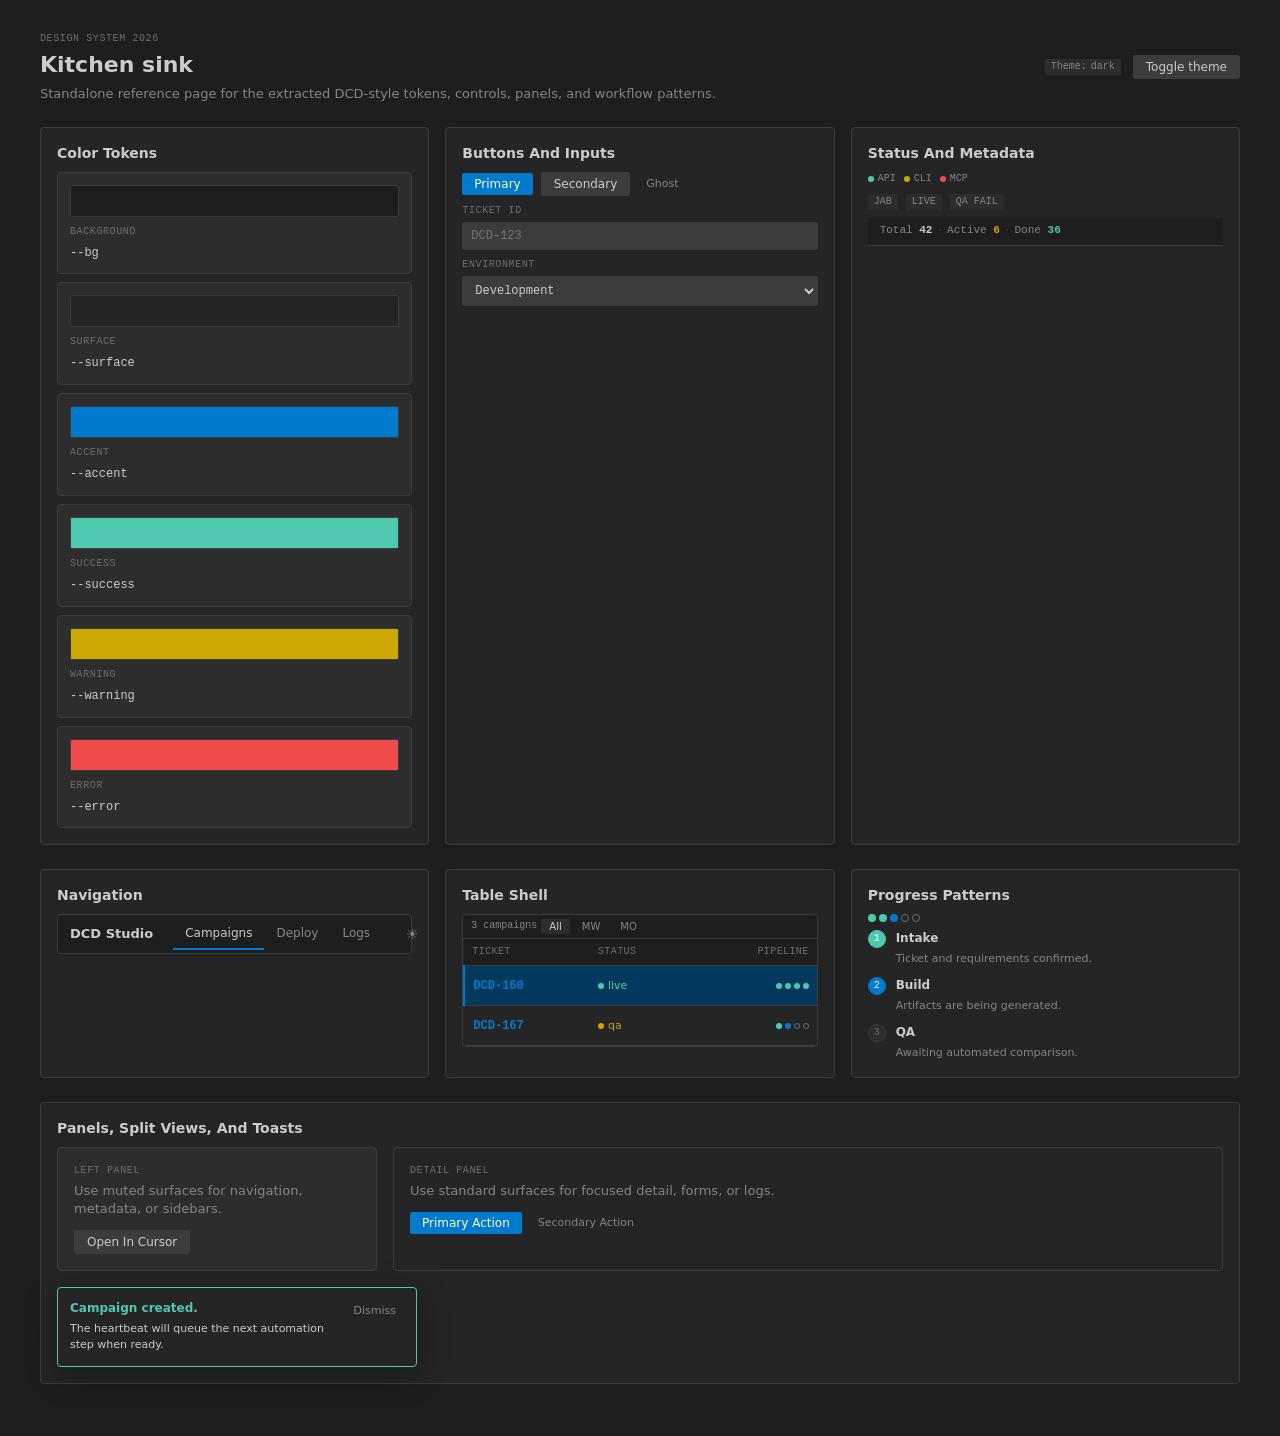
==== kitchen-sink.html @ 4ad83a2f "Initial commit" ====
<!DOCTYPE html>
<html lang="en">
<head>
<meta charset="UTF-8">
<meta name="viewport" content="width=device-width, initial-scale=1.0">
<title>Design System 2026 Kitchen Sink</title>
<link rel="stylesheet" href="./tokens.css">
<link rel="stylesheet" href="./components.css">
<style>
body {
  padding: 32px;
}

.catalog {
  max-width: 1200px;
  margin: 0 auto;
}

.catalog-header {
  display: flex;
  align-items: center;
  gap: 12px;
  margin-bottom: 24px;
}

.catalog-header__spacer {
  flex: 1;
}

.catalog-grid {
  display: grid;
  grid-template-columns: repeat(auto-fit, minmax(280px, 1fr));
  gap: 16px;
  margin-bottom: 24px;
}

.catalog-card {
  padding: 16px;
}

.catalog-card h2 {
  font-size: 14px;
  margin-bottom: 8px;
}

.catalog-card p {
  color: var(--text-dim);
  margin-bottom: 12px;
}

.stack {
  display: flex;
  flex-direction: column;
  gap: 8px;
}

.row {
  display: flex;
  flex-wrap: wrap;
  align-items: center;
  gap: 8px;
}

.token-grid {
  display: grid;
  grid-template-columns: repeat(auto-fit, minmax(180px, 1fr));
  gap: 8px;
}

.token {
  padding: 12px;
  border: 1px solid var(--border);
  border-radius: var(--radius-md);
  background: var(--surface-2);
}

.token__swatch {
  width: 100%;
  height: 32px;
  margin-bottom: 8px;
  border-radius: var(--radius-sm);
  border: 1px solid var(--border);
}

.panel-demo {
  padding: 16px;
}

.split-demo {
  display: grid;
  grid-template-columns: minmax(220px, 320px) 1fr;
  gap: 16px;
}

.mini-table td:last-child,
.mini-table th:last-child {
  text-align: right;
}

.stepper-demo {
  display: flex;
  flex-direction: column;
  gap: 10px;
}

.stepper-item {
  display: flex;
  align-items: flex-start;
  gap: 10px;
}

.stepper-marker {
  width: 18px;
  height: 18px;
  display: inline-flex;
  align-items: center;
  justify-content: center;
  border-radius: 50%;
  border: 1px solid var(--border);
  background: var(--surface-2);
  color: var(--text-muted);
  font-family: var(--font-mono);
  font-size: 10px;
}

.stepper-marker.is-done {
  background: var(--success);
  border-color: var(--success);
  color: var(--text-on-accent);
}

.stepper-marker.is-active {
  background: var(--accent);
  border-color: var(--accent);
  color: var(--text-on-accent);
  animation: pulse 2s ease-in-out infinite;
}

.stepper-copy strong {
  display: block;
  margin-bottom: 2px;
  font-size: 12px;
}

.stepper-copy span {
  color: var(--text-dim);
  font-size: 11px;
}

code {
  font-family: var(--font-mono);
  font-size: 12px;
}
</style>
</head>
<body>
  <div class="catalog">
    <div class="catalog-header">
      <div>
        <div class="ds-label">Design System 2026</div>
        <h1 style="font-size: 22px; margin-bottom: 4px;">Kitchen sink</h1>
        <p class="ds-text-dim">Standalone reference page for the extracted DCD-style tokens, controls, panels, and workflow patterns.</p>
      </div>
      <div class="catalog-header__spacer"></div>
      <span class="ds-chip">Theme: <span data-theme-label>dark</span></span>
      <button class="ds-btn ds-btn--secondary" data-theme-toggle>Toggle theme</button>
    </div>

    <div class="catalog-grid">
      <section class="ds-card catalog-card">
        <h2>Color Tokens</h2>
        <div class="token-grid">
          <div class="token">
            <div class="token__swatch" style="background: var(--bg);"></div>
            <div class="ds-label">Background</div>
            <code>--bg</code>
          </div>
          <div class="token">
            <div class="token__swatch" style="background: var(--surface);"></div>
            <div class="ds-label">Surface</div>
            <code>--surface</code>
          </div>
          <div class="token">
            <div class="token__swatch" style="background: var(--accent);"></div>
            <div class="ds-label">Accent</div>
            <code>--accent</code>
          </div>
          <div class="token">
            <div class="token__swatch" style="background: var(--success);"></div>
            <div class="ds-label">Success</div>
            <code>--success</code>
          </div>
          <div class="token">
            <div class="token__swatch" style="background: var(--warning);"></div>
            <div class="ds-label">Warning</div>
            <code>--warning</code>
          </div>
          <div class="token">
            <div class="token__swatch" style="background: var(--error);"></div>
            <div class="ds-label">Error</div>
            <code>--error</code>
          </div>
        </div>
      </section>

      <section class="ds-card catalog-card">
        <h2>Buttons And Inputs</h2>
        <div class="stack">
          <div class="row">
            <button class="ds-btn ds-btn--primary">Primary</button>
            <button class="ds-btn ds-btn--secondary">Secondary</button>
            <button class="ds-btn ds-btn--ghost">Ghost</button>
          </div>
          <div>
            <label class="ds-label" for="sample-input">Ticket ID</label>
            <input id="sample-input" class="ds-input" placeholder="DCD-123">
          </div>
          <div>
            <label class="ds-label" for="sample-select">Environment</label>
            <select id="sample-select" class="ds-select">
              <option>Development</option>
              <option>Staging</option>
              <option>Production</option>
            </select>
          </div>
        </div>
      </section>

      <section class="ds-card catalog-card">
        <h2>Status And Metadata</h2>
        <div class="stack">
          <div class="row">
            <span class="ds-status-dot" data-status="ok"><span class="ds-status-dot__dot"></span>API</span>
            <span class="ds-status-dot" data-status="warn"><span class="ds-status-dot__dot"></span>CLI</span>
            <span class="ds-status-dot" data-status="offline"><span class="ds-status-dot__dot"></span>MCP</span>
          </div>
          <div class="row">
            <span class="ds-chip">JAB</span>
            <span class="ds-chip">LIVE</span>
            <span class="ds-chip">QA FAIL</span>
          </div>
          <div class="ds-stat-strip">
            <span>Total <b style="color: var(--text);">42</b></span>
            <span class="ds-stat-strip__separator">&middot;</span>
            <span>Active <b style="color: var(--warning);">6</b></span>
            <span class="ds-stat-strip__separator">&middot;</span>
            <span>Done <b style="color: var(--success);">36</b></span>
          </div>
        </div>
      </section>
    </div>

    <div class="catalog-grid">
      <section class="ds-card catalog-card">
        <h2>Navigation</h2>
        <div class="ds-nav" style="border: 1px solid var(--border); border-radius: var(--radius-md);">
          <span class="ds-nav__title">DCD Studio</span>
          <div class="ds-nav__tabs">
            <button class="ds-tab-btn is-active">Campaigns</button>
            <button class="ds-tab-btn">Deploy</button>
            <button class="ds-tab-btn">Logs</button>
          </div>
          <div class="ds-nav__spacer"></div>
          <button class="ds-btn ds-btn--ghost ds-icon-btn">☀</button>
        </div>
      </section>

      <section class="ds-card catalog-card">
        <h2>Table Shell</h2>
        <div class="ds-table-shell" style="border: 1px solid var(--border); border-radius: var(--radius-md); overflow: hidden;">
          <div class="ds-table-toolbar">
            <span class="ds-mono ds-text-dim" style="font-size: 10px;">3 campaigns</span>
            <button class="ds-pill is-active">All</button>
            <button class="ds-pill">MW</button>
            <button class="ds-pill">MO</button>
          </div>
          <table class="ds-table mini-table">
            <thead>
              <tr>
                <th>Ticket</th>
                <th>Status</th>
                <th>Pipeline</th>
              </tr>
            </thead>
            <tbody>
              <tr class="ds-table__row is-selected">
                <td><span class="ds-mono" style="font-weight: 600; color: var(--accent);">DCD-160</span></td>
                <td><span class="ds-badge" style="color: var(--success);"><span class="ds-badge__dot"></span>live</span></td>
                <td><span class="ds-dot-progress ds-dot-progress--small"><span class="ds-dot-progress__dot is-done"></span><span class="ds-dot-progress__dot is-done"></span><span class="ds-dot-progress__dot is-done"></span><span class="ds-dot-progress__dot is-done"></span></span></td>
              </tr>
              <tr class="ds-table__row">
                <td><span class="ds-mono" style="font-weight: 600; color: var(--accent);">DCD-167</span></td>
                <td><span class="ds-badge" style="color: var(--warning);"><span class="ds-badge__dot"></span>qa</span></td>
                <td><span class="ds-dot-progress ds-dot-progress--small"><span class="ds-dot-progress__dot is-done"></span><span class="ds-dot-progress__dot is-active"></span><span class="ds-dot-progress__dot"></span><span class="ds-dot-progress__dot"></span></span></td>
              </tr>
            </tbody>
          </table>
        </div>
      </section>

      <section class="ds-card catalog-card">
        <h2>Progress Patterns</h2>
        <div class="stack">
          <div class="row">
            <span class="ds-dot-progress">
              <span class="ds-dot-progress__dot is-done"></span>
              <span class="ds-dot-progress__dot is-done"></span>
              <span class="ds-dot-progress__dot is-active"></span>
              <span class="ds-dot-progress__dot"></span>
              <span class="ds-dot-progress__dot"></span>
            </span>
          </div>
          <div class="stepper-demo">
            <div class="stepper-item">
              <span class="stepper-marker is-done">1</span>
              <div class="stepper-copy"><strong>Intake</strong><span>Ticket and requirements confirmed.</span></div>
            </div>
            <div class="stepper-item">
              <span class="stepper-marker is-active">2</span>
              <div class="stepper-copy"><strong>Build</strong><span>Artifacts are being generated.</span></div>
            </div>
            <div class="stepper-item">
              <span class="stepper-marker">3</span>
              <div class="stepper-copy"><strong>QA</strong><span>Awaiting automated comparison.</span></div>
            </div>
          </div>
        </div>
      </section>
    </div>

    <section class="ds-card catalog-card panel-demo" style="margin-bottom: 24px;">
      <h2>Panels, Split Views, And Toasts</h2>
      <div class="split-demo">
        <div class="ds-card ds-card--muted panel-demo">
          <div class="ds-label">Left Panel</div>
          <p class="ds-text-dim">Use muted surfaces for navigation, metadata, or sidebars.</p>
          <button class="ds-btn ds-btn--secondary">Open In Cursor</button>
        </div>
        <div class="ds-card panel-demo">
          <div class="ds-label">Detail Panel</div>
          <p class="ds-text-dim">Use standard surfaces for focused detail, forms, or logs.</p>
          <div class="row">
            <button class="ds-btn ds-btn--primary">Primary Action</button>
            <button class="ds-btn ds-btn--ghost">Secondary Action</button>
          </div>
        </div>
      </div>
      <div class="ds-toast" style="position: static; margin-top: 16px;">
        <div class="ds-toast__row">
          <div>
            <div class="ds-toast__title">Campaign created.</div>
            <div class="ds-toast__message">The heartbeat will queue the next automation step when ready.</div>
          </div>
          <button class="ds-btn ds-btn--ghost">Dismiss</button>
        </div>
      </div>
    </section>
  </div>

  <script src="./theme.js"></script>
</body>
</html>
---- tokens.css ----
:root {
  --bg: #1e1e1e;
  --surface: #252526;
  --surface-2: #2d2d2d;
  --border: #3c3c3c;
  --text: #cccccc;
  --text-dim: #858585;
  --text-muted: #6e6e6e;
  --input-bg: #3c3c3c;
  --list-hover: #2a2d2e;
  --list-active: #04395e;
  --accent: #007acc;
  --accent-hover: #1c97ea;
  --accent-dim: rgba(0, 122, 204, 0.15);
  --success: #4ec9b0;
  --warning: #cca700;
  --error: #f14c4c;
  --info: #3794ff;
  --overlay-bg: rgba(0, 0, 0, 0.5);
  --shadow-modal: 0 8px 32px rgba(0, 0, 0, 0.3);
  --font-ui: -apple-system, BlinkMacSystemFont, "Segoe UI", system-ui, sans-serif;
  --font-mono: ui-monospace, "Menlo", "Monaco", "Cascadia Mono", monospace;
  --space-xs: 4px;
  --space-sm: 8px;
  --space-md: 12px;
  --space-lg: 16px;
  --space-xl: 24px;
  --space-2xl: 32px;
  --radius-sm: 2px;
  --radius-md: 4px;
  --radius-lg: 6px;
  --text-on-accent: #fff;
  --header-height: 40px;
  --subheader-height: 28px;
  --z-modal: 10000;
  --z-toast: 20000;
  --ease-out: cubic-bezier(0.25, 1, 0.5, 1);
  --dur-fast: 100ms;
  --dur-base: 200ms;
  --dur-slow: 300ms;
}

[data-theme="light"] {
  --bg: #ffffff;
  --surface: #f3f3f3;
  --surface-2: #e8e8e8;
  --border: #d4d4d4;
  --text: #1e1e1e;
  --text-dim: #616161;
  --text-muted: #999999;
  --input-bg: #ffffff;
  --list-hover: #e8e8e8;
  --list-active: #cce5ff;
  --accent: #005fb8;
  --accent-hover: #004e9a;
  --accent-dim: rgba(0, 95, 184, 0.1);
  --success: #388a34;
  --warning: #bf8803;
  --error: #cd3131;
  --info: #005fb8;
  --overlay-bg: rgba(0, 0, 0, 0.3);
  --shadow-modal: 0 8px 32px rgba(0, 0, 0, 0.1);
}

*,
*::before,
*::after {
  box-sizing: border-box;
  margin: 0;
  padding: 0;
}

html,
body {
  min-height: 100vh;
}

body {
  background: var(--bg);
  color: var(--text);
  font-family: var(--font-ui);
  font-size: 13px;
  line-height: 1.4;
  font-kerning: normal;
  -webkit-font-smoothing: antialiased;
  overflow-x: hidden;
  transition:
    background-color var(--dur-slow) var(--ease-out),
    color var(--dur-slow) var(--ease-out);
}

a {
  color: var(--accent);
  text-decoration: none;
}

a:hover {
  text-decoration: underline;
}

::-webkit-scrollbar {
  width: 6px;
  height: 6px;
}

::-webkit-scrollbar-track {
  background: var(--bg);
}

::-webkit-scrollbar-thumb {
  background: var(--border);
  border-radius: 3px;
}

::-webkit-scrollbar-thumb:hover {
  background: var(--text-muted);
}

@keyframes fadeIn {
  from {
    opacity: 0;
  }

  to {
    opacity: 1;
  }
}

@keyframes pulse {
  0%,
  100% {
    opacity: 1;
  }

  50% {
    opacity: 0.5;
  }
}
---- components.css ----
.ds-mono {
  font-family: var(--font-mono);
  font-variant-numeric: tabular-nums;
}

.ds-text-dim {
  color: var(--text-dim);
}

.ds-text-muted {
  color: var(--text-muted);
}

.ds-text-success {
  color: var(--success);
}

.ds-text-warning {
  color: var(--warning);
}

.ds-text-danger {
  color: var(--error);
}

.ds-label {
  display: block;
  margin-bottom: 4px;
  color: var(--text-muted);
  font-family: var(--font-mono);
  font-size: 10px;
  letter-spacing: 0.06em;
  text-transform: uppercase;
}

.ds-input,
.ds-textarea,
.ds-select {
  width: 100%;
  padding: 6px 8px;
  background: var(--input-bg);
  border: 1px solid var(--border);
  border-radius: var(--radius-sm);
  color: var(--text);
  font-family: var(--font-mono);
  font-size: 12px;
  outline: none;
}

.ds-textarea {
  resize: vertical;
}

.ds-btn {
  display: inline-flex;
  align-items: center;
  justify-content: center;
  gap: 4px;
  border-radius: var(--radius-sm);
  cursor: pointer;
  font-family: var(--font-ui);
  text-decoration: none;
  transition:
    background-color var(--dur-fast) var(--ease-out),
    border-color var(--dur-fast) var(--ease-out),
    color var(--dur-fast) var(--ease-out),
    opacity var(--dur-fast) var(--ease-out);
}

.ds-btn:hover {
  text-decoration: none;
}

.ds-btn:disabled {
  cursor: default;
}

.ds-btn--primary {
  padding: 4px 12px;
  background: var(--accent);
  border: none;
  color: var(--text-on-accent);
  font-size: 12px;
  font-weight: 500;
}

.ds-btn--primary:hover:not(:disabled) {
  background: var(--accent-hover);
}

.ds-btn--secondary {
  padding: 4px 12px;
  background: var(--input-bg);
  border: 1px solid var(--border);
  color: var(--text);
  font-size: 12px;
}

.ds-btn--ghost {
  padding: 4px 8px;
  background: transparent;
  border: none;
  color: var(--text-dim);
  font-size: 11px;
}

.ds-btn--danger {
  color: var(--error);
}

.ds-btn--warning {
  color: var(--warning);
}

.ds-btn--success {
  color: var(--success);
}

.ds-btn--accent {
  color: var(--accent);
}

.ds-icon-btn {
  width: 28px;
  height: 28px;
  padding: 0;
  font-size: 14px;
}

.ds-nav {
  height: var(--header-height);
  display: flex;
  align-items: center;
  gap: 12px;
  padding: 0 12px;
  background: var(--bg);
  border-bottom: 1px solid var(--border);
  flex-shrink: 0;
}

.ds-nav__title {
  font-size: 13px;
  font-weight: 600;
  white-space: nowrap;
}

.ds-nav__tabs {
  display: flex;
  gap: 0;
  margin-left: 8px;
}

.ds-nav__spacer {
  flex: 1;
}

.ds-tab-btn {
  padding: 8px 12px;
  border: none;
  border-bottom: 2px solid transparent;
  border-radius: 0;
  background: transparent;
  color: var(--text-dim);
  cursor: pointer;
  font-family: var(--font-ui);
  font-size: 12px;
}

.ds-tab-btn.is-active {
  border-bottom-color: var(--accent);
  color: var(--text);
}

.ds-status-dot {
  display: inline-flex;
  align-items: center;
  gap: 4px;
  color: var(--text-dim);
  font-family: var(--font-mono);
  font-size: 10px;
  font-variant-numeric: tabular-nums;
}

.ds-status-dot__dot {
  width: 6px;
  height: 6px;
  display: inline-block;
  border-radius: 50%;
  background: var(--error);
}

.ds-status-dot[data-status="connected"] .ds-status-dot__dot,
.ds-status-dot[data-status="ready"] .ds-status-dot__dot,
.ds-status-dot[data-status="ok"] .ds-status-dot__dot {
  background: var(--success);
}

.ds-status-dot[data-status="checking"] .ds-status-dot__dot,
.ds-status-dot[data-status="warn"] .ds-status-dot__dot {
  background: var(--warning);
}

.ds-stat-strip {
  height: var(--subheader-height);
  display: flex;
  align-items: center;
  gap: 4px;
  padding: 0 12px;
  background: var(--bg);
  border-bottom: 1px solid var(--border);
  color: var(--text-dim);
  font-family: var(--font-mono);
  font-size: 11px;
  font-variant-numeric: tabular-nums;
  flex-shrink: 0;
}

.ds-stat-strip__separator {
  color: var(--border);
}

.ds-pill {
  display: inline-flex;
  align-items: center;
  justify-content: center;
  padding: 2px 8px;
  border: none;
  border-radius: var(--radius-sm);
  background: transparent;
  color: var(--text-dim);
  cursor: pointer;
  font-family: var(--font-ui);
  font-size: 10px;
}

.ds-pill.is-active {
  background: var(--surface-2);
  color: var(--text);
}

.ds-chip {
  display: inline-flex;
  align-items: center;
  gap: 4px;
  padding: 1px 6px;
  border-radius: var(--radius-sm);
  background: var(--surface-2);
  color: var(--text-dim);
  font-family: var(--font-mono);
  font-size: 10px;
  font-variant-numeric: tabular-nums;
}

.ds-badge {
  display: inline-flex;
  align-items: center;
  gap: 4px;
  font-size: 11px;
  color: var(--text-dim);
}

.ds-badge__dot {
  width: 6px;
  height: 6px;
  border-radius: 50%;
  background: currentColor;
}

.ds-dot-progress {
  display: inline-flex;
  align-items: center;
  gap: 3px;
}

.ds-dot-progress__dot {
  width: 8px;
  height: 8px;
  display: inline-block;
  border-radius: 50%;
  background: transparent;
  border: 1px solid var(--text-muted);
}

.ds-dot-progress--small .ds-dot-progress__dot {
  width: 6px;
  height: 6px;
}

.ds-dot-progress__dot.is-done {
  background: var(--success);
  border: none;
}

.ds-dot-progress__dot.is-active {
  background: var(--accent);
  border: none;
  animation: pulse 2s ease-in-out infinite;
}

.ds-dot-progress__dot.is-error {
  background: var(--error);
  border: none;
}

.ds-modal {
  position: fixed;
  inset: 0;
  z-index: var(--z-modal);
  display: flex;
  align-items: center;
  justify-content: center;
  background: var(--overlay-bg);
}

.ds-modal__dialog {
  display: flex;
  flex-direction: column;
  background: var(--surface);
  border: 1px solid var(--border);
  border-radius: var(--radius-md);
  box-shadow: var(--shadow-modal);
}

.ds-modal__dialog--sm {
  width: 480px;
  max-width: calc(100vw - 32px);
  max-height: 80vh;
}

.ds-modal__dialog--md {
  width: 560px;
  max-width: calc(100vw - 32px);
  max-height: 85vh;
}

.ds-modal__dialog--lg {
  width: 640px;
  max-width: calc(100vw - 32px);
  max-height: 85vh;
}

.ds-modal__header {
  display: flex;
  align-items: center;
  justify-content: space-between;
  gap: 8px;
  padding: 12px 16px;
  border-bottom: 1px solid var(--border);
}

.ds-modal__header--muted {
  background: var(--surface-2);
}

.ds-modal__title {
  font-size: 13px;
  font-weight: 600;
}

.ds-modal__body {
  padding: 16px;
  overflow: auto;
  flex: 1;
}

.ds-modal__footer {
  display: flex;
  align-items: center;
  justify-content: space-between;
  gap: 8px;
  padding: 8px 16px;
  border-top: 1px solid var(--border);
}

.ds-table-shell {
  display: flex;
  flex: 1;
  overflow: auto;
  flex-direction: column;
}

.ds-table-toolbar {
  display: flex;
  align-items: center;
  gap: 4px;
  padding: 4px 8px;
  border-bottom: 1px solid var(--border);
  background: var(--bg);
  flex-shrink: 0;
}

.ds-table-toolbar__spacer {
  flex: 1;
}

.ds-divider {
  width: 1px;
  height: 12px;
  background: var(--border);
  margin: 0 4px;
}

.ds-table {
  width: 100%;
  border-collapse: collapse;
  font-size: 12px;
}

.ds-table thead tr {
  position: sticky;
  top: 0;
  z-index: 1;
  background: var(--bg);
}

.ds-table th {
  padding: 6px 8px;
  border-bottom: 1px solid var(--border);
  color: var(--text-muted);
  text-align: left;
  font-family: var(--font-mono);
  font-size: 10px;
  font-weight: 500;
  letter-spacing: 0.04em;
  text-transform: uppercase;
}

.ds-table td {
  padding: 6px 8px;
  border-bottom: 1px solid var(--border);
}

.ds-table__row {
  height: 40px;
  cursor: pointer;
  border-left: 2px solid transparent;
  transition: background var(--dur-fast) var(--ease-out);
}

.ds-table__row:hover {
  background: var(--list-hover);
}

.ds-table__row.is-selected {
  background: var(--list-active);
  border-left-color: var(--accent);
}

.ds-table__row.is-selected:hover {
  background: var(--list-active);
}

.ds-table__empty {
  padding: 32px;
  color: var(--text-dim);
  text-align: center;
}

.ds-toast {
  position: fixed;
  right: 16px;
  bottom: 16px;
  z-index: var(--z-toast);
  width: 360px;
  max-width: calc(100vw - 32px);
  padding: 12px;
  background: var(--surface);
  border: 1px solid var(--success);
  border-radius: var(--radius-md);
  box-shadow: var(--shadow-modal);
}

.ds-toast__row {
  display: flex;
  align-items: flex-start;
  justify-content: space-between;
  gap: 12px;
}

.ds-toast__title {
  margin-bottom: 4px;
  color: var(--success);
  font-size: 12px;
  font-weight: 600;
}

.ds-toast__message {
  color: var(--text);
  font-size: 11px;
  line-height: 1.5;
}

.ds-card {
  background: var(--surface);
  border: 1px solid var(--border);
  border-radius: var(--radius-md);
}

.ds-card--muted {
  background: var(--surface-2);
}
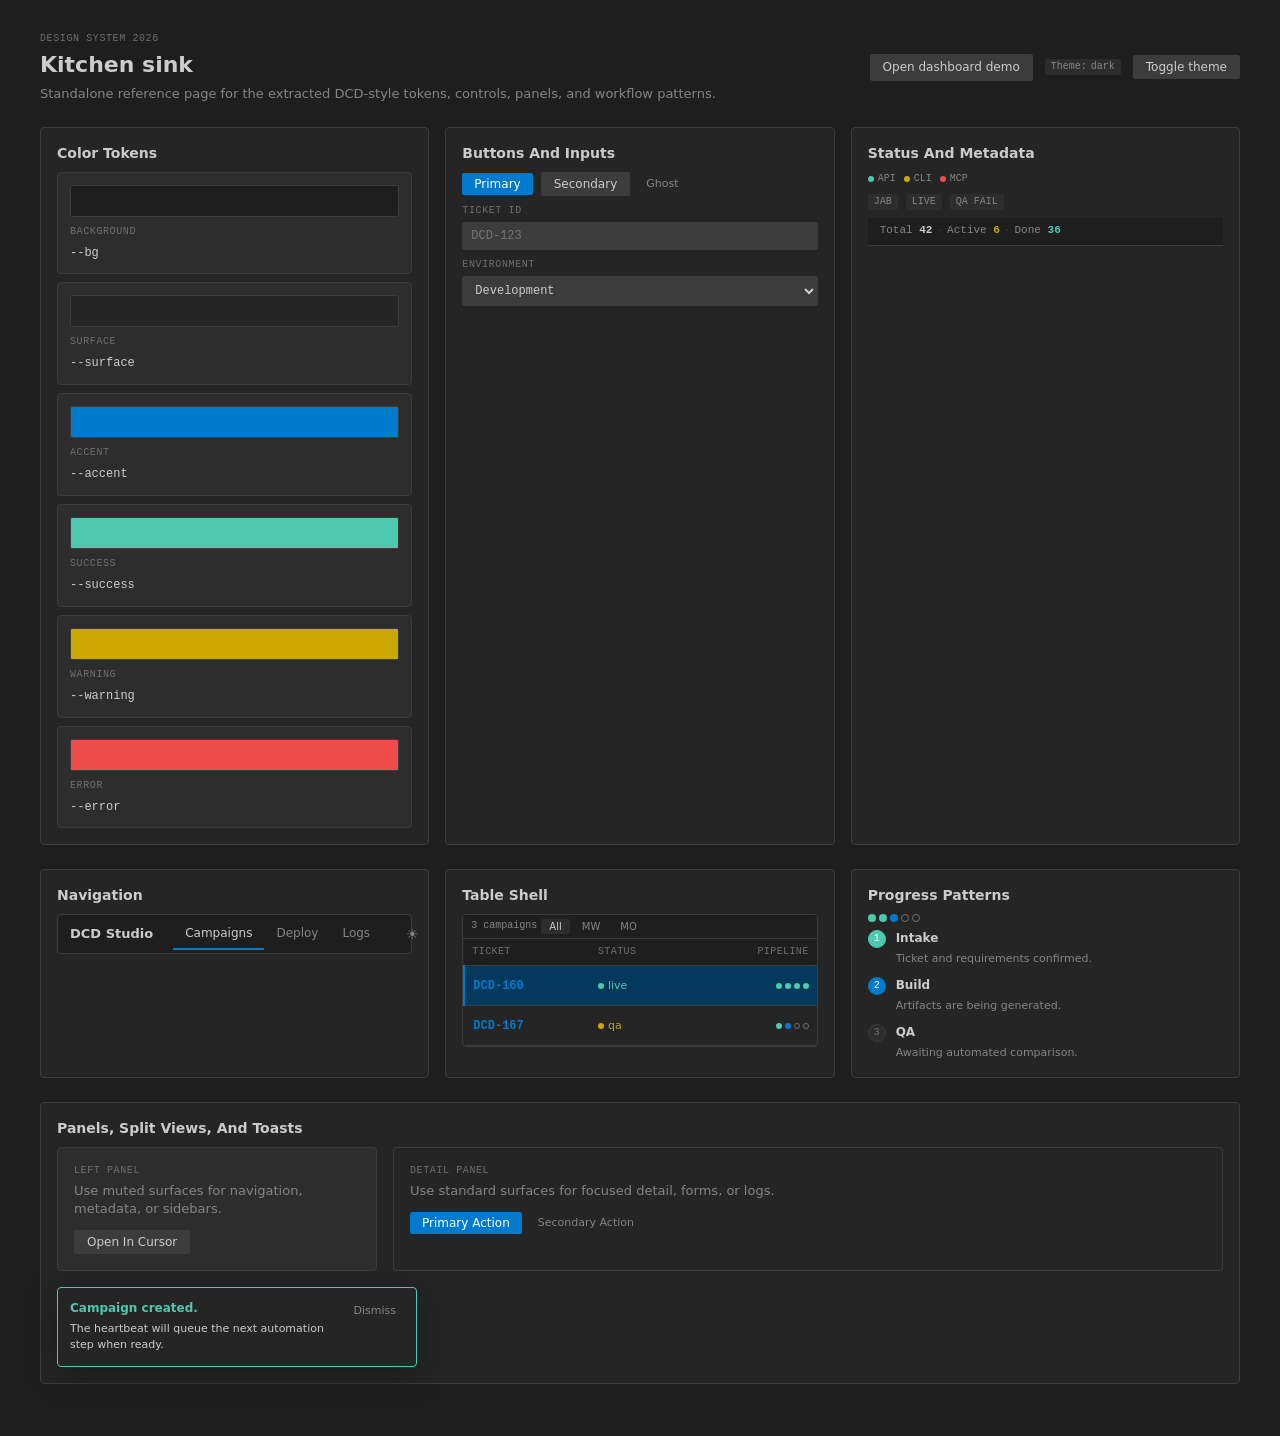
==== commit 1063279b: "add mocked dashboard demo to design system Showcase the DCD Studio dashboard look and workflow patte" ====
--- a/kitchen-sink.html
+++ b/kitchen-sink.html
@@ -162,6 +162,7 @@
         <p class="ds-text-dim">Standalone reference page for the extracted DCD-style tokens, controls, panels, and workflow patterns.</p>
       </div>
       <div class="catalog-header__spacer"></div>
+      <a class="ds-btn ds-btn--secondary" href="./dashboard-demo.html">Open dashboard demo</a>
       <span class="ds-chip">Theme: <span data-theme-label>dark</span></span>
       <button class="ds-btn ds-btn--secondary" data-theme-toggle>Toggle theme</button>
     </div>
